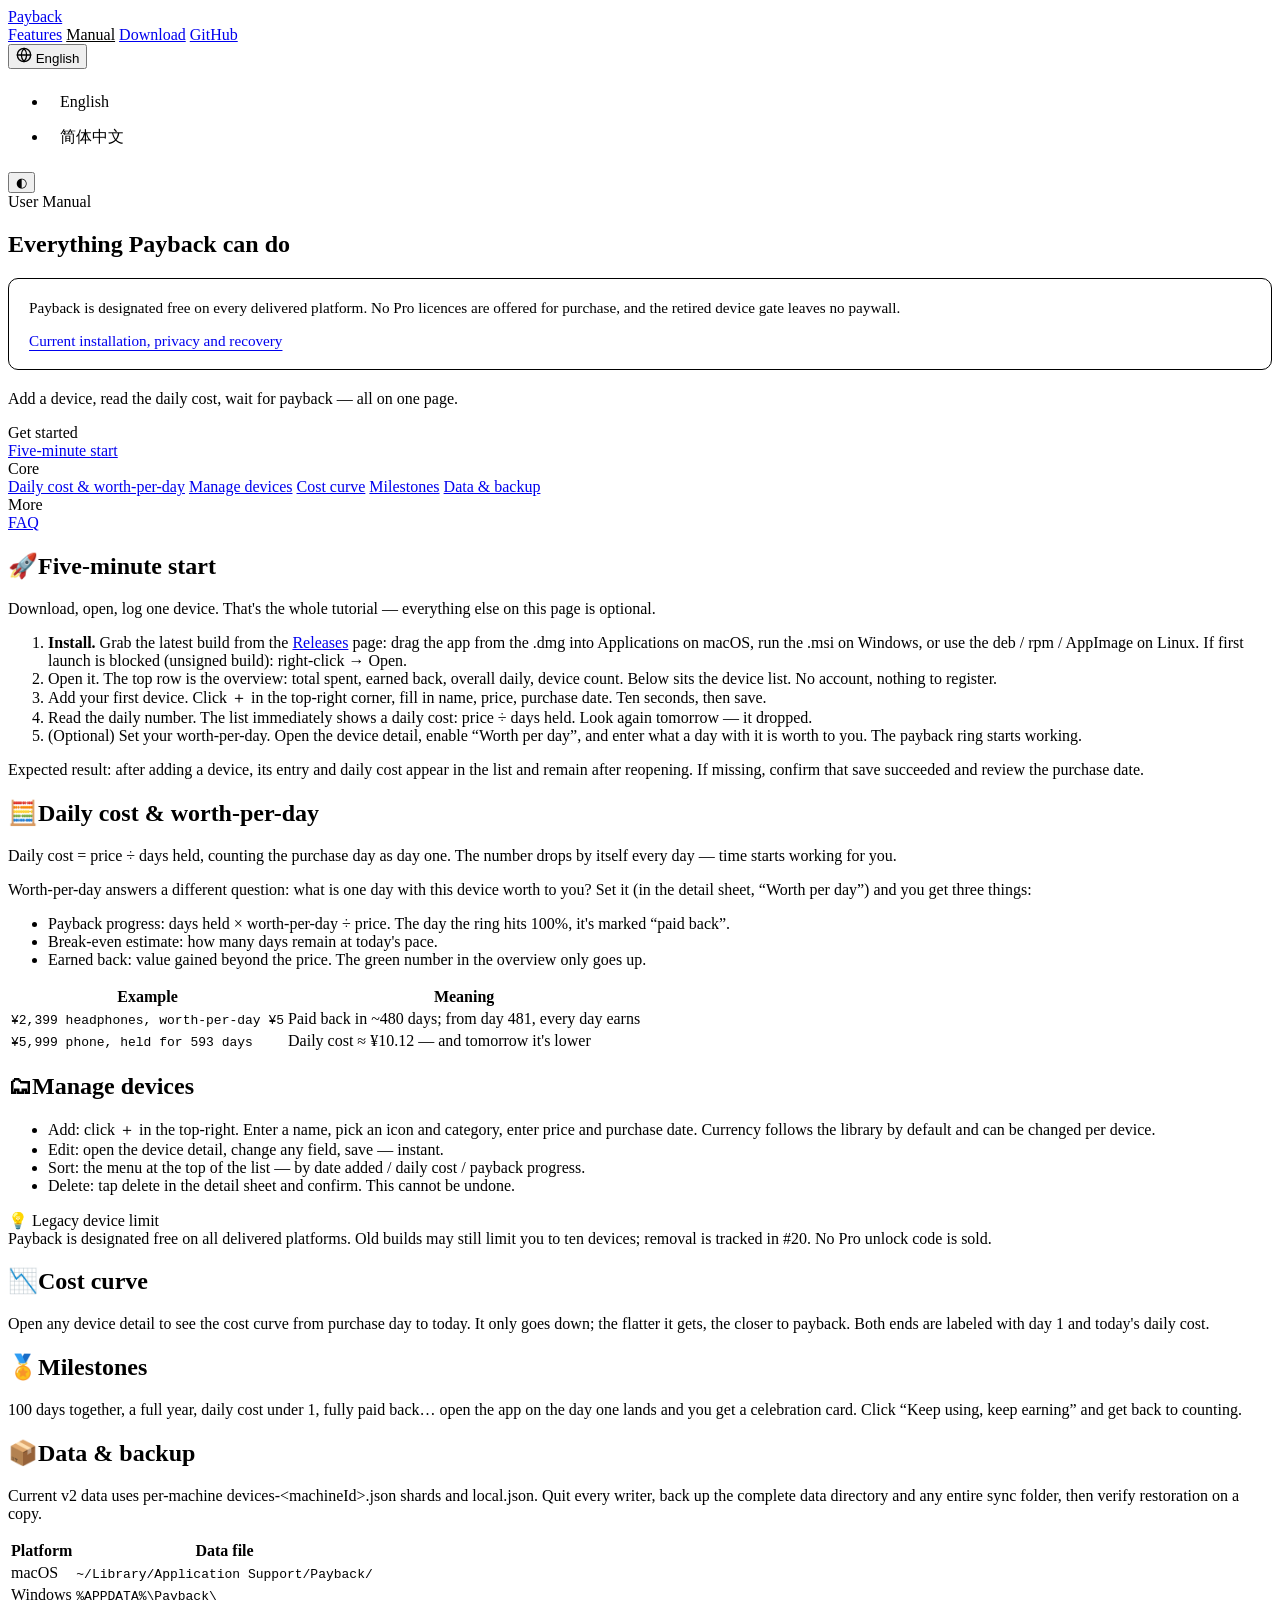
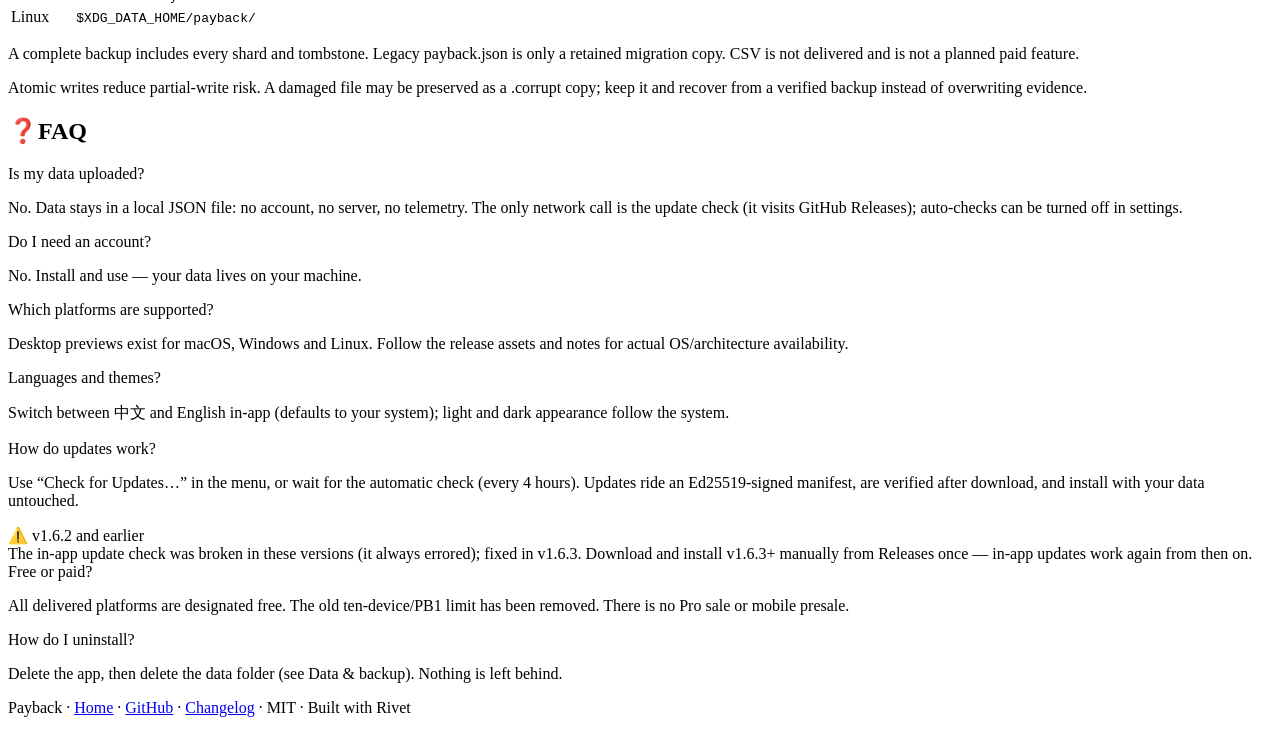
==== site/guide.html @ f8d158a9 "docs: replace Payback GUI screenshots with expected outcomes" ====
<!DOCTYPE html>
<html lang="zh">
<head>
<meta charset="utf-8">
<meta name="viewport" content="width=device-width, initial-scale=1">
<title>Payback — 用户手册</title>
<meta name="description" content="Payback 用户手册：五分钟上手、每日成本与心理价位、设备管理、成本曲线、里程碑、数据备份与常见问题。">
<script>
  (function () {
    var t = localStorage.getItem('payback-theme');
    if (!t) t = matchMedia('(prefers-color-scheme: dark)').matches ? 'dark' : 'light';
    document.documentElement.dataset.theme = t;
  })();
</script>
<link rel="stylesheet" href="styles.css">
<script>
var _hmt = _hmt || [];
(function() {
  var hm = document.createElement("script");
  hm.src = "https://hm.baidu.com/hm.js?8e2445912635226bcba0c400bfb6079d";
  var s = document.getElementsByTagName("script")[0];
  s.parentNode.insertBefore(hm, s);
})();
</script>
<style>.lang-menu li.lang-choice{padding:0}.lang-menu .lang-choice button{display:block;width:100%;padding:8px 12px;border:0;background:transparent;color:inherit;font:inherit;text-align:left;cursor:pointer}.lang-menu .lang-choice button:focus-visible{outline:2px solid currentColor;outline-offset:-2px;border-radius:4px}</style>
<style>.guide-status{margin:20px 0;padding:16px 20px;border:1px solid currentColor;border-radius:10px;font-size:.95rem;line-height:1.65}.guide-status p{margin:0 0 8px}.guide-status a{text-decoration:underline;text-underline-offset:4px}html:lang(en) .reader-zh,html:lang(zh) .reader-en{display:none!important}</style>
</head>
<body>
<header class="nav">
  <div class="nav-inner">
    <a class="brand" href="index.html">Payback</a>
    <nav class="nav-links">
      <a href="index.html#features" data-i18n="nav.features">功能</a>
      <a href="guide.html" data-i18n="nav.guide" style="color:var(--accent)">手册</a>
      <a href="index.html#download" data-i18n="nav.download">下载</a>
      <a href="https://github.com/turlamai/payback" data-i18n="nav.github">GitHub</a>
      <div class="lang-dropdown-wrapper">
        <button class="lang-btn" type="button" onclick="void 0" aria-label="Switch language">
          <svg width="16" height="16" viewBox="0 0 24 24" fill="none" stroke="currentColor" stroke-width="2" stroke-linecap="round" stroke-linejoin="round"><circle cx="12" cy="12" r="10"></circle><line x1="2" y1="12" x2="22" y2="12"></line><path d="M12 2a15.3 15.3 0 0 1 4 10 15.3 15.3 0 0 1-4 10 15.3 15.3 0 0 1-4-10 15.3 15.3 0 0 1 4-10z"></path></svg>
          <span id="current-lang-label">English</span>
        </button>
        <ul class="lang-menu">
          <li class="lang-choice"><button type="button" onclick="setLanguage('en')">English</button></li>
          <li class="lang-choice"><button type="button" onclick="setLanguage('zh')">简体中文</button></li>
        </ul>
      </div>
      <button class="theme-btn" id="theme-btn" type="button" aria-label="Toggle theme">◐</button>
    </nav>
  </div>
</header>

<section class="manual-hero">
  <span class="eyebrow" data-i18n="guide.eyebrow">使用手册</span>
  <h1 data-i18n="guide.title">Payback 能做的事</h1>
<aside class="guide-status"><p class="reader-en " lang="en">Payback is designated free on every delivered platform. No Pro licences are offered for purchase, and the retired device gate leaves no paywall.</p><p class="reader-zh " lang="zh">Payback 的定位是已交付平台全部免费。旧设备数限制已退役；不销售 Pro 授权。</p><a class="reader-en" lang="en" href="https://github.com/turlamai/payback/blob/main/docs/USER-GUIDE.md">Current installation, privacy and recovery</a><a class="reader-zh" lang="zh" href="https://github.com/turlamai/payback/blob/main/docs/USER-GUIDE.zh-CN.md">当前安装、隐私与恢复</a></aside>
  <p class="lead" data-i18n="guide.lead">添加设备、看懂每日成本、等到回本——一页说清。</p>
</section>

<div class="manual-layout">

  <aside class="manual-toc" id="toc">
    <div class="manual-toc-group" data-i18n="toc.start">上手</div>
    <a href="#quickstart" data-i18n="toc.quickstart">五分钟上手</a>
    <div class="manual-toc-group" data-i18n="toc.core">核心功能</div>
    <a href="#concepts" data-i18n="toc.concepts">每日成本与心理价位</a>
    <a href="#manage" data-i18n="toc.manage">设备管理</a>
    <a href="#curve" data-i18n="toc.curve">每日成本曲线</a>
    <a href="#milestones" data-i18n="toc.milestones">里程碑</a>
    <a href="#data" data-i18n="toc.data">数据与备份</a>
    <div class="manual-toc-group" data-i18n="toc.more">更多</div>
    <a href="#faq" data-i18n="toc.faq">常见问题</a>
  </aside>

  <main>

    <!-- =================== Quick start =================== -->
    <section class="manual-section" id="quickstart">
      <h2 class="manual-h2"><span class="h2-emoji">🚀</span><span data-i18n="qs.title">五分钟上手</span></h2>
      <p data-i18n="qs.intro">下载、打开、记一台设备。教程到这里就结束了——本页其余内容都是可选的。</p>
      <ol>
        <li data-i18n="qs.s1"><strong>安装。</strong>到 <a href="https://github.com/turlamai/payback/releases/latest">Releases</a> 页下载最新版：macOS 把 DMG 里的应用拖进「应用程序」，Windows 双击 MSI 安装，Linux 用 deb / rpm / AppImage。首次启动若被拦（未公证构建）：右键 → 打开。</li>
        <li data-i18n="qs.s2"><strong>打开应用。</strong>顶部是总览：累计投入、已赚回、整体日均、设备数。中间是设备列表。没有账号，不用注册。</li>
        <li data-i18n="qs.s3"><strong>添加第一台设备。</strong>点右上角 ＋，填名称、价格、购买日期。十秒钟记完，保存。</li>
        <li data-i18n="qs.s4"><strong>看每日回本数字。</strong>列表里立刻出现「每日成本」：价格 ÷ 持有天数。明天再看，它又低了一点。</li>
        <li data-i18n="qs.s5"><strong>（可选）设定心理价位。</strong>打开设备详情，开启「心理价位（每天）」，填一个每天愿意付的数。回本进度环开始工作。</li>
      </ol>
      <p class="manual-hint" data-i18n="qs.hint">预期结果：添加设备后，列表中显示设备与每日成本；重新打开应用应能看到相同的设备记录。未显示时检查保存是否成功及购买日期。</p>
    </section>

    <!-- =================== Concepts =================== -->
    <section class="manual-section" id="concepts">
      <h2 class="manual-h2"><span class="h2-emoji">🧮</span><span data-i18n="cc.title">每日成本与心理价位</span></h2>
      <p data-i18n="cc.cost">每日成本 = 购买价格 ÷ 持有天数。购买当天算第 1 天。数字每天自动下降——时间开始为你工作。</p>
      <p data-i18n="cc.willing">心理价位回答另一个问题：这台设备一天值多少钱？设了它（详情页里的「心理价位（每天）」），就能看到三样东西：</p>
      <ul>
        <li data-i18n="cc.p1">回本进度：已持有天数 × 心理价位 ÷ 价格，进度环走到 100% 那天标记「已回本」。</li>
        <li data-i18n="cc.p2">预计回本：照今天的用法，还有几天走满。</li>
        <li data-i18n="cc.p3">已赚回：超出价格的价值。总览里的绿色数字只增不减。</li>
      </ul>
      <table class="manual-table">
        <thead>
          <tr><th data-i18n="cc.t.example">示例</th><th data-i18n="cc.t.meaning">含义</th></tr>
        </thead>
        <tbody>
          <tr><td><code data-i18n="cc.t1a">¥2,399 的耳机，心理价位 ¥5/天</code></td><td data-i18n="cc.t1b">约 480 天回本；第 481 天起，每天都是赚的</td></tr>
          <tr><td><code data-i18n="cc.t2a">¥5,999 的手机，用了 593 天</code></td><td data-i18n="cc.t2b">每日成本 ≈ ¥10.12，而且明天更低</td></tr>
        </tbody>
      </table>
    </section>

    <!-- =================== Manage devices =================== -->
    <section class="manual-section" id="manage">
      <h2 class="manual-h2"><span class="h2-emoji">🗂</span><span data-i18n="mg.title">设备管理</span></h2>
      <ul>
        <li data-i18n="mg.add">添加：点右上角 ＋。填名称，选图标和分类，填价格与购买日期。货币默认跟随总账，可单台修改。</li>
        <li data-i18n="mg.edit">编辑：打开设备详情，改任意字段，保存即时生效。</li>
        <li data-i18n="mg.sort">排序：列表右上角菜单，按加入时间 / 日均成本 / 回本进度。</li>
        <li data-i18n="mg.delete">删除：详情里点删除，确认后删除。删除后无法恢复。</li>
      </ul>
      <div class="callout">
        <div class="callout-title">💡 <span data-i18n="mg.limitTitle">旧设备限制</span></div>
        <span data-i18n="mg.limitBody">Payback 定位为全部已交付平台免费；旧构建仍可能限制 10 台设备，移除工作见 #20。不销售 Pro 解锁码。</span>
      </div>
    </section>

    <!-- =================== Cost curve =================== -->
    <section class="manual-section" id="curve">
      <h2 class="manual-h2"><span class="h2-emoji">📉</span><span data-i18n="cv.title">每日成本曲线</span></h2>
      <p data-i18n="cv.body">打开任一设备详情，下方是从买来到今天的成本曲线。曲线只会往下走，越平越接近回本。两端标注第 1 天和今天的每日成本。</p>
    </section>

    <!-- =================== Milestones =================== -->
    <section class="manual-section" id="milestones">
      <h2 class="manual-h2"><span class="h2-emoji">🏅</span><span data-i18n="ms.title">里程碑</span></h2>
      <p data-i18n="ms.body">百日纪念、陪伴一整年、日均低于 1 元、完全回本……达成当天打开应用，会看到一张庆祝卡片。点「继续用，继续赚」关掉，继续数钱。</p>
    </section>

    <!-- =================== Data & backup =================== -->
    <section class="manual-section" id="data">
      <h2 class="manual-h2"><span class="h2-emoji">📦</span><span data-i18n="db.title">数据与备份</span></h2>
      <p data-i18n="db.body">当前 v2 数据由每台机器的 devices-&lt;machineId&gt;.json 分片与本机 local.json 组成。退出所有写入进程后，备份完整数据目录及启用的整个同步目录，再在副本中验证恢复。</p>
      <table class="manual-table">
        <thead>
          <tr><th data-i18n="db.t.platform">平台</th><th data-i18n="db.t.path">数据文件</th></tr>
        </thead>
        <tbody>
          <tr><td>macOS</td><td><code>~/Library/Application Support/Payback/</code></td></tr>
          <tr><td>Windows</td><td><code>%APPDATA%\Payback\</code></td></tr>
          <tr><td>Linux</td><td><code>$XDG_DATA_HOME/payback/</code></td></tr>
        </tbody>
      </table>
      <p data-i18n="db.export">完整备份包含全部机器分片与删除标记。旧 payback.json 仅为迁移保留副本；CSV 尚未交付，不属于付费规划。</p>
      <p data-i18n="db.atomic">原子写入减少部分写入风险；损坏文件可能被移到 .corrupt 备份。不要覆盖它，先保留现场并从已验证备份恢复。</p>
    </section>

    <!-- =================== FAQ =================== -->
    <section class="manual-section" id="faq">
      <h2 class="manual-h2"><span class="h2-emoji">❓</span><span data-i18n="faq.title">常见问题</span></h2>

      <div class="faq-item">
        <div class="faq-q" data-i18n="faq.q1">数据会上传吗？</div>
        <p class="faq-a" data-i18n="faq.a1">不会。数据只存在本机 JSON 文件里：无账号、无服务器、无遥测。唯一的网络请求是检查更新（访问 GitHub Releases），可关（设置里关闭自动检查）。</p>
      </div>
      <div class="faq-item">
        <div class="faq-q" data-i18n="faq.q2">需要注册账号吗？</div>
        <p class="faq-a" data-i18n="faq.a2">不需要。装好就用，数据在你自己机器上。</p>
      </div>
      <div class="faq-item">
        <div class="faq-q" data-i18n="faq.q3">支持哪些平台？</div>
        <p class="faq-a" data-i18n="faq.a3">提供 macOS、Windows 和 Linux 桌面预览，具体系统与架构以发行附件和版本说明为准。</p>
      </div>
      <div class="faq-item">
        <div class="faq-q" data-i18n="faq.q4">有哪些语言和主题？</div>
        <p class="faq-a" data-i18n="faq.a4">应用内可切换中文 / English（默认跟随系统）；深浅色外观跟随系统设置。</p>
      </div>
      <div class="faq-item">
        <div class="faq-q" data-i18n="faq.q5">怎么更新？</div>
        <p class="faq-a" data-i18n="faq.a5">菜单栏「检查更新…」，或等自动检查（每 4 小时一次）。更新走 Ed25519 签名清单，下载后校验再安装，装完数据原样保留。</p>
        <div class="callout">
          <div class="callout-title">⚠️ <span data-i18n="faq.legacyTitle">v1.6.2 及更早版本</span></div>
          <span data-i18n="faq.legacyBody">这些版本的「检查更新」有缺陷（点了就报错），已在 v1.6.3 修复。请到 Releases 页手动下载安装一次，之后应用内更新恢复正常。</span>
        </div>
      </div>
      <div class="faq-item">
        <div class="faq-q" data-i18n="faq.q6">免费还是付费？</div>
        <p class="faq-a" data-i18n="faq.a6">已交付平台全部免费。旧十设备/PB1 限制已移除；不销售 Pro，也不预售移动端。</p>
      </div>
      <div class="faq-item">
        <div class="faq-q" data-i18n="faq.q7">怎么卸载？</div>
        <p class="faq-a" data-i18n="faq.a7">删掉应用，再删数据文件夹（路径见「数据与备份」）。不留任何残留。</p>
      </div>
    </section>

  </main>
</div>

<footer class="footer">
  <p>Payback · <a href="index.html" data-i18n="footer.home">首页</a> · <a href="https://github.com/turlamai/payback">GitHub</a> · <a href="https://github.com/turlamai/payback/blob/main/CHANGELOG.md" data-i18n="footer.changelog">更新日志</a> · MIT · <span data-i18n="footer.built">基于 Rivet 构建</span></p>
</footer>

<script>
(function () {
  var zh = {
    "nav.features": "功能", "nav.guide": "手册", "nav.download": "下载", "nav.github": "GitHub",
    "guide.eyebrow": "使用手册",
    "guide.title": "Payback 能做的事",
    "guide.lead": "添加设备、看懂每日成本、等到回本——一页说清。",
    "toc.start": "上手", "toc.quickstart": "五分钟上手",
    "toc.core": "核心功能",
    "toc.concepts": "每日成本与心理价位", "toc.manage": "设备管理", "toc.curve": "每日成本曲线",
    "toc.milestones": "里程碑", "toc.data": "数据与备份",
    "toc.more": "更多", "toc.faq": "常见问题",
    "qs.title": "五分钟上手",
    "qs.intro": "下载、打开、记一台设备。教程到这里就结束了——本页其余内容都是可选的。",
    "qs.s1": "<strong>安装。</strong>到 <a href=\"https://github.com/turlamai/payback/releases/latest\">Releases</a> 页下载最新版：macOS 把 DMG 里的应用拖进「应用程序」，Windows 双击 MSI 安装，Linux 用 deb / rpm / AppImage。首次启动若被拦（未公证构建）：右键 → 打开。",
    "qs.s2": "打开应用。顶部是总览：累计投入、已赚回、整体日均、设备数。中间是设备列表。没有账号，不用注册。",
    "qs.s3": "添加第一台设备。点右上角 ＋，填名称、价格、购买日期。十秒钟记完，保存。",
    "qs.s4": "看每日回本数字。列表里立刻出现「每日成本」：价格 ÷ 持有天数。明天再看，它又低了一点。",
    "qs.s5": "（可选）设定心理价位。打开设备详情，开启「心理价位（每天）」，填一个每天愿意付的数。回本进度环开始工作。",
    "qs.hint": "预期结果：添加设备后，列表中显示设备与每日成本；重新打开应用应能看到相同的设备记录。未显示时检查保存是否成功及购买日期。",
    "cc.title": "每日成本与心理价位",
    "cc.cost": "每日成本 = 购买价格 ÷ 持有天数。购买当天算第 1 天。数字每天自动下降——时间开始为你工作。",
    "cc.willing": "心理价位回答另一个问题：这台设备一天值多少钱？设了它（详情页里的「心理价位（每天）」），就能看到三样东西：",
    "cc.p1": "回本进度：已持有天数 × 心理价位 ÷ 价格，进度环走到 100% 那天标记「已回本」。",
    "cc.p2": "预计回本：照今天的用法，还有几天走满。",
    "cc.p3": "已赚回：超出价格的价值。总览里的绿色数字只增不减。",
    "cc.t.example": "示例", "cc.t.meaning": "含义",
    "cc.t1a": "¥2,399 的耳机，心理价位 ¥5/天",
    "cc.t1b": "约 480 天回本；第 481 天起，每天都是赚的",
    "cc.t2a": "¥5,999 的手机，用了 593 天",
    "cc.t2b": "每日成本 ≈ ¥10.12，而且明天更低",
    "mg.title": "设备管理",
    "mg.add": "添加：点右上角 ＋。填名称，选图标和分类，填价格与购买日期。货币默认跟随总账，可单台修改。",
    "mg.edit": "编辑：打开设备详情，改任意字段，保存即时生效。",
    "mg.sort": "排序：列表右上角菜单，按加入时间 / 日均成本 / 回本进度。",
    "mg.delete": "删除：详情里点删除，确认后删除。删除后无法恢复。",
    "mg.limitTitle": "旧设备限制",
    "mg.limitBody": "Payback 定位为全部已交付平台免费；旧构建仍可能限制 10 台设备，移除工作见 #20。不销售 Pro 解锁码。",
    "cv.title": "每日成本曲线",
    "cv.body": "打开任一设备详情，下方是从买来到今天的成本曲线。曲线只会往下走，越平越接近回本。两端标注第 1 天和今天的每日成本。",
    "ms.title": "里程碑",
    "ms.body": "百日纪念、陪伴一整年、日均低于 1 元、完全回本……达成当天打开应用，会看到一张庆祝卡片。点「继续用，继续赚」关掉，继续数钱。",
    "db.title": "数据与备份",
    "db.body": "当前 v2 数据由每台机器的 devices-&lt;machineId&gt;.json 分片与本机 local.json 组成。退出所有写入进程后，备份完整数据目录及启用的整个同步目录，再在副本中验证恢复。",
    "db.t.platform": "平台", "db.t.path": "数据文件",
    "db.export": "完整备份包含全部机器分片与删除标记。旧 payback.json 仅为迁移保留副本；CSV 尚未交付，不属于付费规划。",
    "db.atomic": "原子写入减少部分写入风险；损坏文件可能被移到 .corrupt 备份。不要覆盖它，先保留现场并从已验证备份恢复。",
    "faq.title": "常见问题",
    "faq.q1": "数据会上传吗？",
    "faq.a1": "不会。数据只存在本机 JSON 文件里：无账号、无服务器、无遥测。唯一的网络请求是检查更新（访问 GitHub Releases），可在设置里关闭自动检查。",
    "faq.q2": "需要注册账号吗？",
    "faq.a2": "不需要。装好就用，数据在你自己机器上。",
    "faq.q3": "支持哪些平台？",
    "faq.a3": "提供 macOS、Windows 和 Linux 桌面预览，具体系统与架构以发行附件和版本说明为准。",
    "faq.q4": "有哪些语言和主题？",
    "faq.a4": "应用内可切换中文 / English（默认跟随系统）；深浅色外观跟随系统设置。",
    "faq.q5": "怎么更新？",
    "faq.a5": "菜单栏「检查更新…」，或等自动检查（每 4 小时一次）。更新走 Ed25519 签名清单，下载后校验再安装，装完数据原样保留。",
    "faq.legacyTitle": "v1.6.2 及更早版本",
    "faq.legacyBody": "这些版本的「检查更新」有缺陷（点了就报错），已在 v1.6.3 修复。请到 Releases 页手动下载安装一次，之后应用内更新恢复正常。",
    "faq.q6": "免费还是付费？",
    "faq.a6": "已交付平台全部免费。旧十设备/PB1 限制已移除；不销售 Pro，也不预售移动端。",
    "faq.q7": "怎么卸载？",
    "faq.a7": "删掉应用，再删数据文件夹（路径见「数据与备份」）。不留任何残留。",
    "footer.home": "首页",
    "footer.changelog": "更新日志",
    "footer.built": "基于 Rivet 构建"
  };
  var en = {
    "nav.features": "Features", "nav.guide": "Manual", "nav.download": "Download", "nav.github": "GitHub",
    "guide.eyebrow": "User Manual",
    "guide.title": "Everything Payback can do",
    "guide.lead": "Add a device, read the daily cost, wait for payback — all on one page.",
    "toc.start": "Get started", "toc.quickstart": "Five-minute start",
    "toc.core": "Core",
    "toc.concepts": "Daily cost & worth-per-day", "toc.manage": "Manage devices", "toc.curve": "Cost curve",
    "toc.milestones": "Milestones", "toc.data": "Data & backup",
    "toc.more": "More", "toc.faq": "FAQ",
    "qs.title": "Five-minute start",
    "qs.intro": "Download, open, log one device. That's the whole tutorial — everything else on this page is optional.",
    "qs.s1": "<strong>Install.</strong> Grab the latest build from the <a href=\"https://github.com/turlamai/payback/releases/latest\">Releases</a> page: drag the app from the .dmg into Applications on macOS, run the .msi on Windows, or use the deb / rpm / AppImage on Linux. If first launch is blocked (unsigned build): right-click → Open.",
    "qs.s2": "Open it. The top row is the overview: total spent, earned back, overall daily, device count. Below sits the device list. No account, nothing to register.",
    "qs.s3": "Add your first device. Click ＋ in the top-right corner, fill in name, price, purchase date. Ten seconds, then save.",
    "qs.s4": "Read the daily number. The list immediately shows a daily cost: price ÷ days held. Look again tomorrow — it dropped.",
    "qs.s5": "(Optional) Set your worth-per-day. Open the device detail, enable “Worth per day”, and enter what a day with it is worth to you. The payback ring starts working.",
    "qs.hint": "Expected result: after adding a device, its entry and daily cost appear in the list and remain after reopening. If missing, confirm that save succeeded and review the purchase date.",
    "cc.title": "Daily cost & worth-per-day",
    "cc.cost": "Daily cost = price ÷ days held, counting the purchase day as day one. The number drops by itself every day — time starts working for you.",
    "cc.willing": "Worth-per-day answers a different question: what is one day with this device worth to you? Set it (in the detail sheet, “Worth per day”) and you get three things:",
    "cc.p1": "Payback progress: days held × worth-per-day ÷ price. The day the ring hits 100%, it's marked “paid back”.",
    "cc.p2": "Break-even estimate: how many days remain at today's pace.",
    "cc.p3": "Earned back: value gained beyond the price. The green number in the overview only goes up.",
    "cc.t.example": "Example", "cc.t.meaning": "Meaning",
    "cc.t1a": "¥2,399 headphones, worth-per-day ¥5",
    "cc.t1b": "Paid back in ~480 days; from day 481, every day earns",
    "cc.t2a": "¥5,999 phone, held for 593 days",
    "cc.t2b": "Daily cost ≈ ¥10.12 — and tomorrow it's lower",
    "mg.title": "Manage devices",
    "mg.add": "Add: click ＋ in the top-right. Enter a name, pick an icon and category, enter price and purchase date. Currency follows the library by default and can be changed per device.",
    "mg.edit": "Edit: open the device detail, change any field, save — instant.",
    "mg.sort": "Sort: the menu at the top of the list — by date added / daily cost / payback progress.",
    "mg.delete": "Delete: tap delete in the detail sheet and confirm. This cannot be undone.",
    "mg.limitTitle": "Legacy device limit",
    "mg.limitBody": "Payback is designated free on all delivered platforms. Old builds may still limit you to ten devices; removal is tracked in #20. No Pro unlock code is sold.",
    "cv.title": "Cost curve",
    "cv.body": "Open any device detail to see the cost curve from purchase day to today. It only goes down; the flatter it gets, the closer to payback. Both ends are labeled with day 1 and today's daily cost.",
    "ms.title": "Milestones",
    "ms.body": "100 days together, a full year, daily cost under 1, fully paid back… open the app on the day one lands and you get a celebration card. Click “Keep using, keep earning” and get back to counting.",
    "db.title": "Data & backup",
    "db.body": "Current v2 data uses per-machine devices-&lt;machineId&gt;.json shards and local.json. Quit every writer, back up the complete data directory and any entire sync folder, then verify restoration on a copy.",
    "db.t.platform": "Platform", "db.t.path": "Data file",
    "db.export": "A complete backup includes every shard and tombstone. Legacy payback.json is only a retained migration copy. CSV is not delivered and is not a planned paid feature.",
    "db.atomic": "Atomic writes reduce partial-write risk. A damaged file may be preserved as a .corrupt copy; keep it and recover from a verified backup instead of overwriting evidence.",
    "faq.title": "FAQ",
    "faq.q1": "Is my data uploaded?",
    "faq.a1": "No. Data stays in a local JSON file: no account, no server, no telemetry. The only network call is the update check (it visits GitHub Releases); auto-checks can be turned off in settings.",
    "faq.q2": "Do I need an account?",
    "faq.a2": "No. Install and use — your data lives on your machine.",
    "faq.q3": "Which platforms are supported?",
    "faq.a3": "Desktop previews exist for macOS, Windows and Linux. Follow the release assets and notes for actual OS/architecture availability.",
    "faq.q4": "Languages and themes?",
    "faq.a4": "Switch between 中文 and English in-app (defaults to your system); light and dark appearance follow the system.",
    "faq.q5": "How do updates work?",
    "faq.a5": "Use “Check for Updates…” in the menu, or wait for the automatic check (every 4 hours). Updates ride an Ed25519-signed manifest, are verified after download, and install with your data untouched.",
    "faq.legacyTitle": "v1.6.2 and earlier",
    "faq.legacyBody": "The in-app update check was broken in these versions (it always errored); fixed in v1.6.3. Download and install v1.6.3+ manually from Releases once — in-app updates work again from then on.",
    "faq.q6": "Free or paid?",
    "faq.a6": "All delivered platforms are designated free. The old ten-device/PB1 limit has been removed. There is no Pro sale or mobile presale.",
    "faq.q7": "How do I uninstall?",
    "faq.a7": "Delete the app, then delete the data folder (see Data & backup). Nothing is left behind.",
    "footer.home": "Home",
    "footer.changelog": "Changelog",
    "footer.built": "Built with Rivet"
  };
  var LANGUAGE_OVERRIDE_KEY = "payback-lang-override-v2";
  var LANGUAGE_LEGACY_KEYS = ["payback-lang", "site-lang"];
  var current, isZh;

  function readLanguageOverride() {
    try {
      var v = localStorage.getItem(LANGUAGE_OVERRIDE_KEY);
      if (v !== "zh" && v !== "en") {
        for (var i = 0; i < LANGUAGE_LEGACY_KEYS.length; i++) {
          var legacy = localStorage.getItem(LANGUAGE_LEGACY_KEYS[i]);
          if (legacy === "zh" || legacy === "en") { v = legacy; try { localStorage.setItem(LANGUAGE_OVERRIDE_KEY, v); } catch (e) {} break; }
        }
      }
      return v === "zh" || v === "en" ? v : null;
    } catch (e) { return null; }
  }
  function detectBrowserLanguage() {
    var locale = (navigator.languages && navigator.languages[0]) || navigator.language || "";
    return String(locale).toLowerCase().indexOf("zh") === 0 ? "zh" : "en";
  }
  function apply(lang) {
    current = lang === "en" ? en : zh;
    isZh = lang === "zh";
    document.documentElement.lang = isZh ? "zh-CN" : "en";
    document.documentElement.setAttribute("data-language", lang);
    var nodes = document.querySelectorAll("[data-i18n]");
    for (var i = 0; i < nodes.length; i++) {
      var key = nodes[i].getAttribute("data-i18n");
      // innerHTML (not textContent): some strings carry inline markup such as
      // <strong>/<code>/<a>. All values come from this file's own dictionaries.
      if (current[key]) nodes[i].innerHTML = current[key];
    }
    var label = document.getElementById("current-lang-label");
    if (label) label.textContent = isZh ? "简体中文" : "English";
  }
  window.setLanguage = function (lang) {
    if (lang !== "zh" && lang !== "en") return;
    try { localStorage.setItem(LANGUAGE_OVERRIDE_KEY, lang); } catch (e) {}
    apply(lang);
  };
  apply(readLanguageOverride() || detectBrowserLanguage());
  LANGUAGE_LEGACY_KEYS.forEach(function (k) { try { localStorage.removeItem(k); } catch (e) {} });
  window.addEventListener("languagechange", function () {
    if (!readLanguageOverride()) apply(detectBrowserLanguage());
  });
})();
</script>
<script>
  document.getElementById('theme-btn').addEventListener('click', function () {
    var next = document.documentElement.dataset.theme === 'dark' ? 'light' : 'dark';
    document.documentElement.dataset.theme = next;
    localStorage.setItem('payback-theme', next);
  });
  // Active-TOC highlighting: mark the section currently in view.
  document.addEventListener('DOMContentLoaded', function () {
    var links = document.querySelectorAll('.manual-toc a');
    var sections = Array.prototype.map.call(links, function (a) {
      var id = a.getAttribute('href').slice(1);
      return { link: a, el: document.getElementById(id) };
    }).filter(function (s) { return s.el; });
    var observer = new IntersectionObserver(function (entries) {
      entries.forEach(function (entry) {
        if (entry.isIntersecting) {
          links.forEach(function (l) { l.classList.remove('active'); });
          sections.forEach(function (s) { if (s.el === entry.target) s.link.classList.add('active'); });
        }
      });
    }, { rootMargin: '-80px 0px -70% 0px' });
    sections.forEach(function (s) { observer.observe(s.el); });
  });
</script>
</body>
</html>
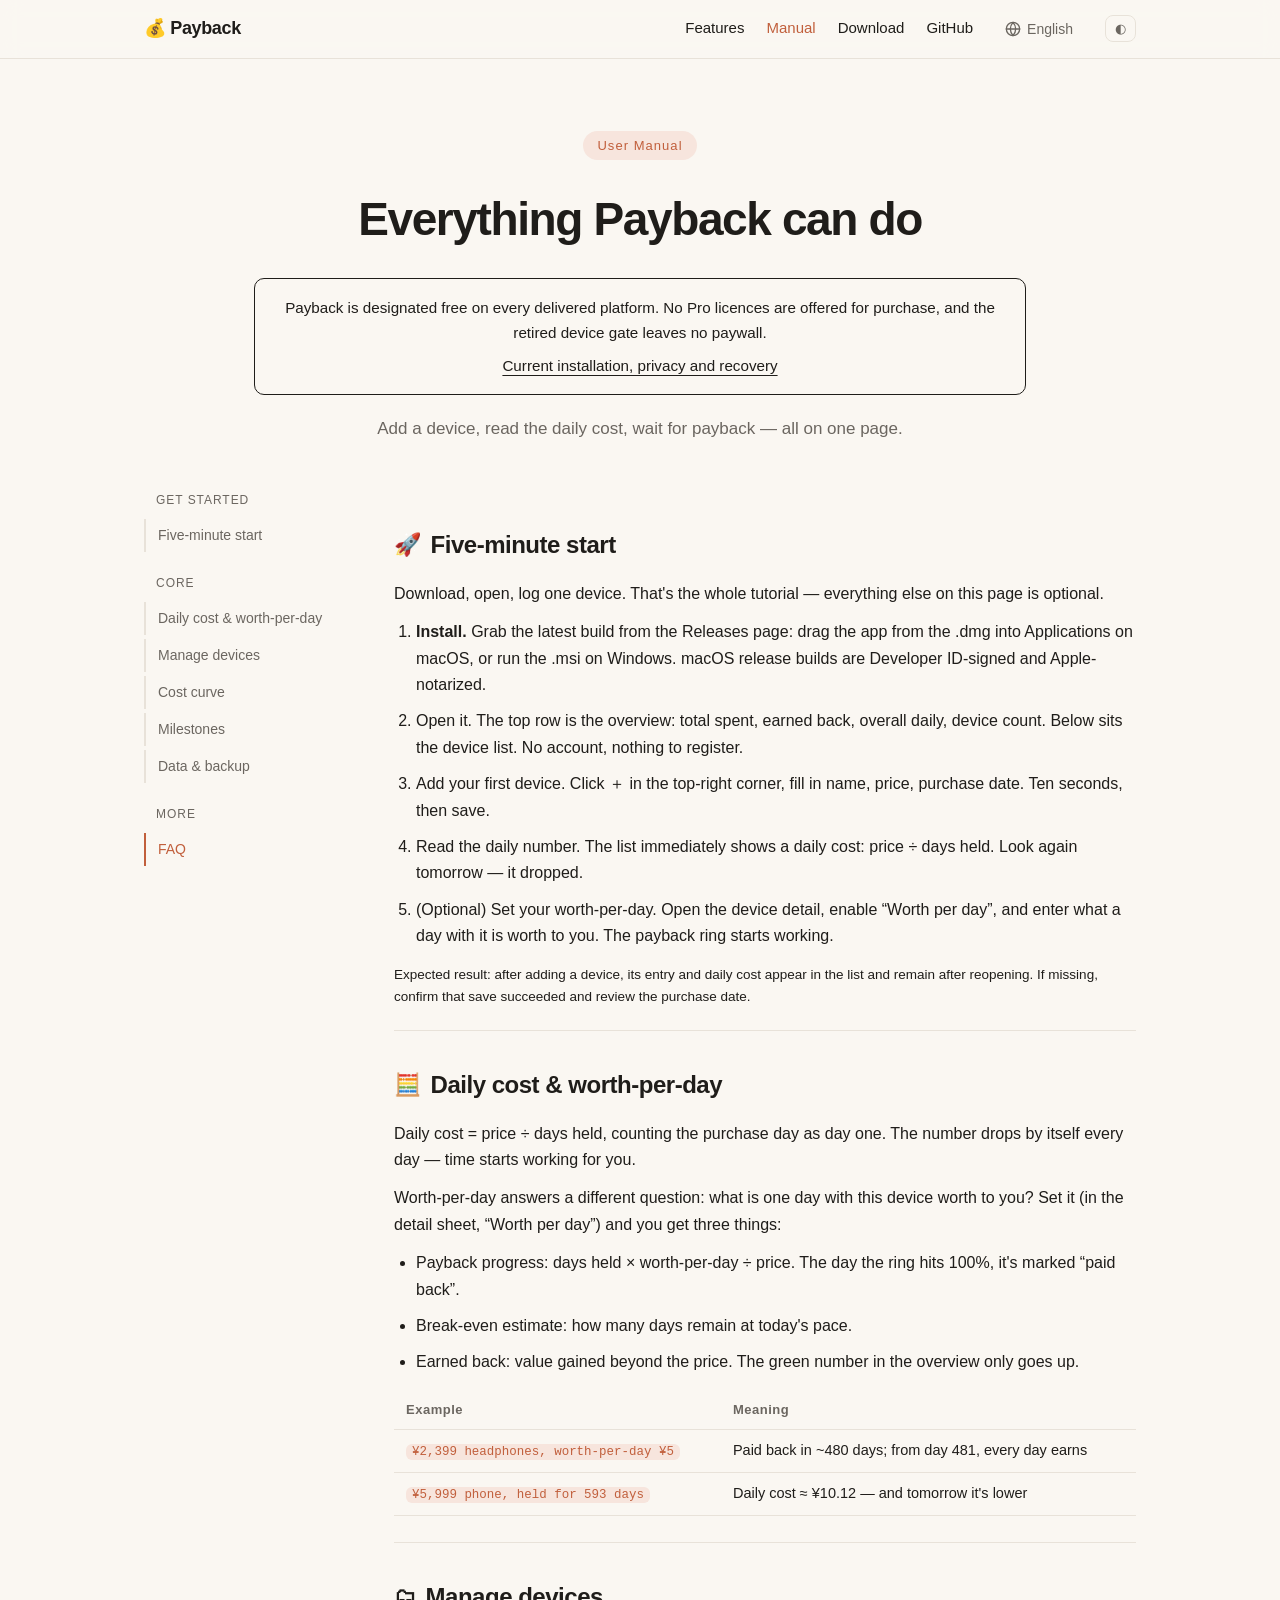
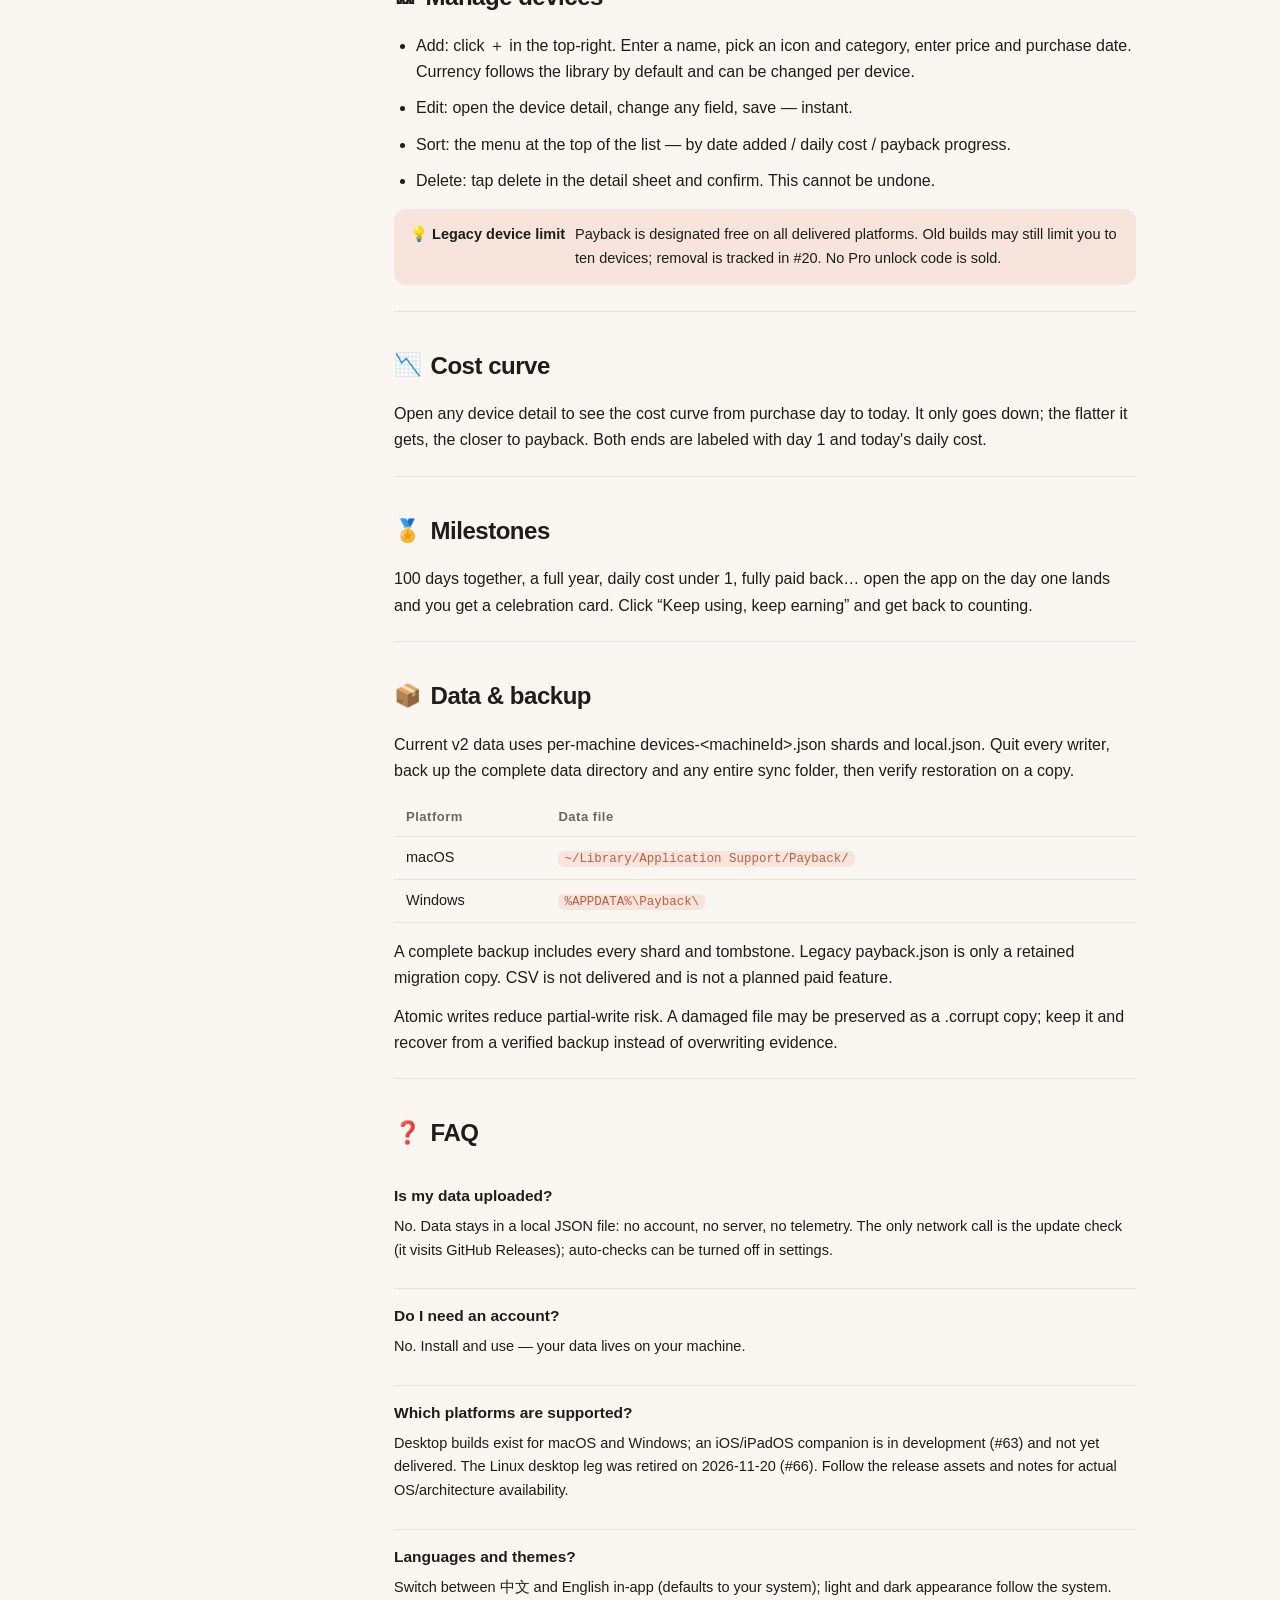
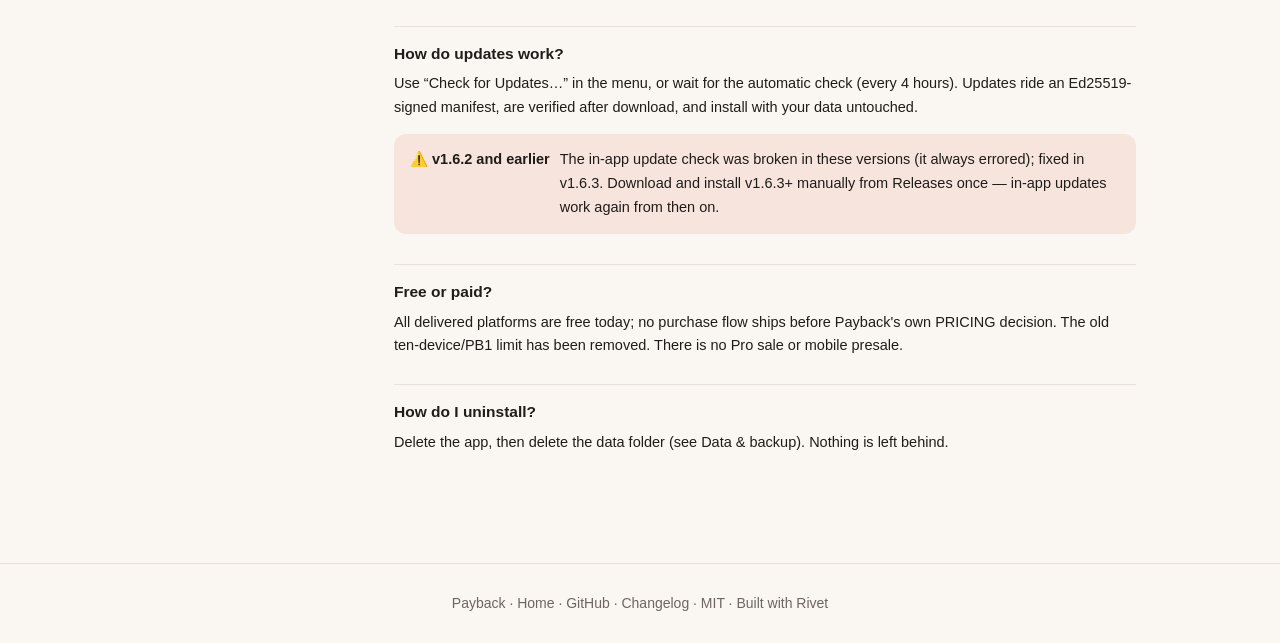
==== commit 1dce8a1e: "Align site downloads and bilingual copy with the narrowed platform line (#66)" ====
--- a/site/guide.html
+++ b/site/guide.html
@@ -78,7 +78,7 @@
       <h2 class="manual-h2"><span class="h2-emoji">🚀</span><span data-i18n="qs.title">五分钟上手</span></h2>
       <p data-i18n="qs.intro">下载、打开、记一台设备。教程到这里就结束了——本页其余内容都是可选的。</p>
       <ol>
-        <li data-i18n="qs.s1"><strong>安装。</strong>到 <a href="https://github.com/turlamai/payback/releases/latest">Releases</a> 页下载最新版：macOS 把 DMG 里的应用拖进「应用程序」，Windows 双击 MSI 安装，Linux 用 deb / rpm / AppImage。首次启动若被拦（未公证构建）：右键 → 打开。</li>
+        <li data-i18n="qs.s1"><strong>安装。</strong>到 <a href="https://github.com/turlamai/payback/releases/latest">Releases</a> 页下载最新版：macOS 把 DMG 里的应用拖进「应用程序」，Windows 双击 MSI 安装。macOS 发行构建已经 Developer ID 签名与 Apple 公证。</li>
         <li data-i18n="qs.s2"><strong>打开应用。</strong>顶部是总览：累计投入、已赚回、整体日均、设备数。中间是设备列表。没有账号，不用注册。</li>
         <li data-i18n="qs.s3"><strong>添加第一台设备。</strong>点右上角 ＋，填名称、价格、购买日期。十秒钟记完，保存。</li>
         <li data-i18n="qs.s4"><strong>看每日回本数字。</strong>列表里立刻出现「每日成本」：价格 ÷ 持有天数。明天再看，它又低了一点。</li>
@@ -146,7 +146,6 @@
         <tbody>
           <tr><td>macOS</td><td><code>~/Library/Application Support/Payback/</code></td></tr>
           <tr><td>Windows</td><td><code>%APPDATA%\Payback\</code></td></tr>
-          <tr><td>Linux</td><td><code>$XDG_DATA_HOME/payback/</code></td></tr>
         </tbody>
       </table>
       <p data-i18n="db.export">完整备份包含全部机器分片与删除标记。旧 payback.json 仅为迁移保留副本；CSV 尚未交付，不属于付费规划。</p>
@@ -167,7 +166,7 @@
       </div>
       <div class="faq-item">
         <div class="faq-q" data-i18n="faq.q3">支持哪些平台？</div>
-        <p class="faq-a" data-i18n="faq.a3">提供 macOS、Windows 和 Linux 桌面预览，具体系统与架构以发行附件和版本说明为准。</p>
+        <p class="faq-a" data-i18n="faq.a3">提供 macOS 与 Windows 桌面版；iOS/iPadOS 伴随端开发中（#63），尚未交付。Linux 桌面腿已于 2026-11-20 退役（#66）。具体系统与架构以发行附件和版本说明为准。</p>
       </div>
       <div class="faq-item">
         <div class="faq-q" data-i18n="faq.q4">有哪些语言和主题？</div>
@@ -183,7 +182,7 @@
       </div>
       <div class="faq-item">
         <div class="faq-q" data-i18n="faq.q6">免费还是付费？</div>
-        <p class="faq-a" data-i18n="faq.a6">已交付平台全部免费。旧十设备/PB1 限制已移除；不销售 Pro，也不预售移动端。</p>
+        <p class="faq-a" data-i18n="faq.a6">已交付平台当前全部免费；自身 PRICING 决策落地前不上线购买流程。旧十设备/PB1 限制已移除；不销售 Pro，也不预售移动端。</p>
       </div>
       <div class="faq-item">
         <div class="faq-q" data-i18n="faq.q7">怎么卸载？</div>
@@ -212,7 +211,7 @@
     "toc.more": "更多", "toc.faq": "常见问题",
     "qs.title": "五分钟上手",
     "qs.intro": "下载、打开、记一台设备。教程到这里就结束了——本页其余内容都是可选的。",
-    "qs.s1": "<strong>安装。</strong>到 <a href=\"https://github.com/turlamai/payback/releases/latest\">Releases</a> 页下载最新版：macOS 把 DMG 里的应用拖进「应用程序」，Windows 双击 MSI 安装，Linux 用 deb / rpm / AppImage。首次启动若被拦（未公证构建）：右键 → 打开。",
+    "qs.s1": "<strong>安装。</strong>到 <a href=\"https://github.com/turlamai/payback/releases/latest\">Releases</a> 页下载最新版：macOS 把 DMG 里的应用拖进「应用程序」，Windows 双击 MSI 安装。macOS 发行构建已经 Developer ID 签名与 Apple 公证。",
     "qs.s2": "打开应用。顶部是总览：累计投入、已赚回、整体日均、设备数。中间是设备列表。没有账号，不用注册。",
     "qs.s3": "添加第一台设备。点右上角 ＋，填名称、价格、购买日期。十秒钟记完，保存。",
     "qs.s4": "看每日回本数字。列表里立刻出现「每日成本」：价格 ÷ 持有天数。明天再看，它又低了一点。",
@@ -251,7 +250,7 @@
     "faq.q2": "需要注册账号吗？",
     "faq.a2": "不需要。装好就用，数据在你自己机器上。",
     "faq.q3": "支持哪些平台？",
-    "faq.a3": "提供 macOS、Windows 和 Linux 桌面预览，具体系统与架构以发行附件和版本说明为准。",
+    "faq.a3": "提供 macOS 与 Windows 桌面版；iOS/iPadOS 伴随端开发中（#63），尚未交付。Linux 桌面腿已于 2026-11-20 退役（#66）。具体系统与架构以发行附件和版本说明为准。",
     "faq.q4": "有哪些语言和主题？",
     "faq.a4": "应用内可切换中文 / English（默认跟随系统）；深浅色外观跟随系统设置。",
     "faq.q5": "怎么更新？",
@@ -259,7 +258,7 @@
     "faq.legacyTitle": "v1.6.2 及更早版本",
     "faq.legacyBody": "这些版本的「检查更新」有缺陷（点了就报错），已在 v1.6.3 修复。请到 Releases 页手动下载安装一次，之后应用内更新恢复正常。",
     "faq.q6": "免费还是付费？",
-    "faq.a6": "已交付平台全部免费。旧十设备/PB1 限制已移除；不销售 Pro，也不预售移动端。",
+    "faq.a6": "已交付平台当前全部免费；自身 PRICING 决策落地前不上线购买流程。旧十设备/PB1 限制已移除；不销售 Pro，也不预售移动端。",
     "faq.q7": "怎么卸载？",
     "faq.a7": "删掉应用，再删数据文件夹（路径见「数据与备份」）。不留任何残留。",
     "footer.home": "首页",
@@ -278,7 +277,7 @@
     "toc.more": "More", "toc.faq": "FAQ",
     "qs.title": "Five-minute start",
     "qs.intro": "Download, open, log one device. That's the whole tutorial — everything else on this page is optional.",
-    "qs.s1": "<strong>Install.</strong> Grab the latest build from the <a href=\"https://github.com/turlamai/payback/releases/latest\">Releases</a> page: drag the app from the .dmg into Applications on macOS, run the .msi on Windows, or use the deb / rpm / AppImage on Linux. If first launch is blocked (unsigned build): right-click → Open.",
+    "qs.s1": "<strong>Install.</strong> Grab the latest build from the <a href=\"https://github.com/turlamai/payback/releases/latest\">Releases</a> page: drag the app from the .dmg into Applications on macOS, or run the .msi on Windows. macOS release builds are Developer ID-signed and Apple-notarized.",
     "qs.s2": "Open it. The top row is the overview: total spent, earned back, overall daily, device count. Below sits the device list. No account, nothing to register.",
     "qs.s3": "Add your first device. Click ＋ in the top-right corner, fill in name, price, purchase date. Ten seconds, then save.",
     "qs.s4": "Read the daily number. The list immediately shows a daily cost: price ÷ days held. Look again tomorrow — it dropped.",
@@ -317,7 +316,7 @@
     "faq.q2": "Do I need an account?",
     "faq.a2": "No. Install and use — your data lives on your machine.",
     "faq.q3": "Which platforms are supported?",
-    "faq.a3": "Desktop previews exist for macOS, Windows and Linux. Follow the release assets and notes for actual OS/architecture availability.",
+    "faq.a3": "Desktop builds exist for macOS and Windows; an iOS/iPadOS companion is in development (#63) and not yet delivered. The Linux desktop leg was retired on 2026-11-20 (#66). Follow the release assets and notes for actual OS/architecture availability.",
     "faq.q4": "Languages and themes?",
     "faq.a4": "Switch between 中文 and English in-app (defaults to your system); light and dark appearance follow the system.",
     "faq.q5": "How do updates work?",
@@ -325,7 +324,7 @@
     "faq.legacyTitle": "v1.6.2 and earlier",
     "faq.legacyBody": "The in-app update check was broken in these versions (it always errored); fixed in v1.6.3. Download and install v1.6.3+ manually from Releases once — in-app updates work again from then on.",
     "faq.q6": "Free or paid?",
-    "faq.a6": "All delivered platforms are designated free. The old ten-device/PB1 limit has been removed. There is no Pro sale or mobile presale.",
+    "faq.a6": "All delivered platforms are free today; no purchase flow ships before Payback's own PRICING decision. The old ten-device/PB1 limit has been removed. There is no Pro sale or mobile presale.",
     "faq.q7": "How do I uninstall?",
     "faq.a7": "Delete the app, then delete the data folder (see Data & backup). Nothing is left behind.",
     "footer.home": "Home",
--- a/site/styles.css
+++ b/site/styles.css
@@ -0,0 +1,258 @@
+:root {
+  --bg: #faf7f2;
+  --surface: #ffffff;
+  --ink: #1f1d1a;
+  --muted: #6b6660;
+  --line: #e8e2d9;
+  --accent: #c15f3c;
+  --accent-soft: #f7e5dd;
+  --radius: 14px;
+}
+
+* { box-sizing: border-box; margin: 0; padding: 0; }
+
+html { scroll-behavior: smooth; }
+
+body {
+  font-family: -apple-system, BlinkMacSystemFont, "Segoe UI", "PingFang SC",
+    "Hiragino Sans GB", "Microsoft YaHei", sans-serif;
+  background: var(--bg);
+  color: var(--ink);
+  line-height: 1.65;
+}
+
+a { color: inherit; text-decoration: none; }
+
+.nav {
+  position: sticky; top: 0; z-index: 10;
+  background: rgba(250, 247, 242, 0.88);
+  backdrop-filter: blur(10px);
+  border-bottom: 1px solid var(--line);
+}
+.nav-inner {
+  max-width: 1040px; margin: 0 auto; padding: 14px 24px;
+  display: flex; align-items: center; justify-content: space-between;
+}
+.brand { font-weight: 700; font-size: 18px; letter-spacing: -0.02em; }
+.brand::before { content: "💰 "; }
+.nav-links { display: flex; align-items: center; gap: 22px; font-size: 15px; }
+.nav-links a:hover { color: var(--accent); }
+/* ---- language dropdown (family standard) ---- */
+.lang-dropdown-wrapper { position: relative; }
+.lang-btn { display: flex; align-items: center; gap: 6px; background: none; border: none; cursor: pointer; font-family: inherit; font-size: 14px; color: var(--muted); padding: 6px 10px; border-radius: 8px; transition: color .15s, background .15s; }
+.lang-btn:hover { color: var(--accent); background: var(--accent-soft); }
+.lang-menu { position: absolute; top: calc(100% + 6px); right: 0; background: var(--surface); border: 1px solid var(--line); border-radius: 10px; box-shadow: 0 12px 32px rgba(0, 0, 0, 0.12); padding: 6px; min-width: 132px; margin: 0; list-style: none; opacity: 0; visibility: hidden; transform: translateY(-4px); transition: opacity .18s, visibility .18s, transform .18s; z-index: 10000; }
+.lang-dropdown-wrapper:hover .lang-menu, .lang-dropdown-wrapper:focus-within .lang-menu { opacity: 1; visibility: visible; transform: translateY(0); }
+.lang-menu li { padding: 7px 12px; font-size: 14px; color: var(--ink); border-radius: 6px; cursor: pointer; transition: background .15s, color .15s; }
+.lang-menu li:hover { background: var(--accent-soft); color: var(--accent); }
+
+.hero { max-width: 820px; margin: 0 auto; padding: 88px 24px 64px; text-align: center; }
+.eyebrow {
+  display: inline-block; font-size: 13px; letter-spacing: 0.08em;
+  color: var(--accent); background: var(--accent-soft);
+  padding: 4px 14px; border-radius: 999px; margin-bottom: 22px;
+}
+.hero h1 { font-size: clamp(38px, 6vw, 58px); line-height: 1.15; letter-spacing: -0.03em; }
+.hero .accent { color: var(--accent); }
+.hero .sub { margin: 22px auto 0; max-width: 640px; font-size: 18px; color: var(--muted); }
+.hero-actions { margin-top: 32px; display: flex; gap: 14px; justify-content: center; }
+.btn {
+  display: inline-block; padding: 12px 26px; border-radius: 10px;
+  font-weight: 600; border: 1px solid var(--line); background: var(--surface);
+  transition: transform 0.12s ease, box-shadow 0.12s ease;
+}
+.btn:hover { transform: translateY(-2px); box-shadow: 0 6px 18px rgba(31, 29, 26, 0.08); }
+.btn-primary { background: var(--accent); border-color: var(--accent); color: #fff; }
+.platforms { margin-top: 18px; font-size: 14px; color: var(--muted); }
+
+.section { max-width: 1040px; margin: 0 auto; padding: 64px 24px; }
+.section.alt {
+  max-width: none; background: var(--surface);
+  border-top: 1px solid var(--line); border-bottom: 1px solid var(--line);
+}
+.section.alt > * { max-width: 1040px; margin-left: auto; margin-right: auto; }
+.section h2 { font-size: clamp(26px, 4vw, 34px); letter-spacing: -0.02em; margin-bottom: 34px; }
+
+.grid { display: grid; grid-template-columns: repeat(auto-fit, minmax(min(100%, 280px), 1fr)); gap: 18px; }
+.card {
+  background: var(--surface); border: 1px solid var(--line);
+  border-radius: var(--radius); padding: 24px;
+  transition: transform 0.12s ease, box-shadow 0.12s ease;
+}
+.card:hover { transform: translateY(-3px); box-shadow: 0 8px 22px rgba(31, 29, 26, 0.07); }
+.card-icon { font-size: 30px; margin-bottom: 10px; }
+.card h3 { font-size: 17px; margin-bottom: 8px; }
+.card p { font-size: 14.5px; color: var(--muted); }
+
+.steps { display: grid; grid-template-columns: repeat(auto-fit, minmax(min(100%, 240px), 1fr)); gap: 18px; }
+.step {
+  background: var(--bg); border: 1px solid var(--line);
+  border-radius: var(--radius); padding: 24px;
+}
+.step-num {
+  display: inline-flex; align-items: center; justify-content: center;
+  width: 30px; height: 30px; border-radius: 999px;
+  background: var(--accent); color: #fff; font-weight: 700; margin-bottom: 12px;
+}
+.step h3 { font-size: 16px; margin-bottom: 6px; }
+.step p { font-size: 14.5px; color: var(--muted); }
+
+.note { margin-top: 26px; font-size: 13.5px; color: var(--muted); }
+
+.dl-grid { display: grid; grid-template-columns: repeat(auto-fit, minmax(min(100%, 240px), 1fr)); gap: 18px; max-width: 780px; }
+.dl-card {
+  display: block; background: var(--surface); border: 1px solid var(--line);
+  border-radius: var(--radius); padding: 28px; text-align: center;
+  transition: transform 0.12s ease, box-shadow 0.12s ease, border-color 0.12s ease;
+}
+.dl-card:hover { transform: translateY(-3px); border-color: var(--accent); box-shadow: 0 8px 22px rgba(31, 29, 26, 0.07); }
+.dl-card.dl-current { border-color: var(--accent); }
+/* the themed .dl-card background rules out-specify .dl-card.dl-current,
+   so the tint is re-declared per theme */
+:root[data-theme="dark"] .dl-card.dl-current { background: var(--accent-soft); }
+:root[data-theme="light"] .dl-card.dl-current { background: var(--accent-soft); }
+.dl-card h3 { font-size: 18px; margin-bottom: 6px; }
+.dl-card p { font-size: 14px; color: var(--muted); }
+#download .note { max-width: 640px; }
+.dl-all { color: var(--accent); font-weight: 600; }
+.dl-all:hover { text-decoration: underline; }
+
+.footer {
+  border-top: 1px solid var(--line); padding: 28px 24px; text-align: center;
+  font-size: 14px; color: var(--muted);
+}
+.footer a:hover { color: var(--accent); }
+
+.pricing-note a { color: var(--accent); font-weight: 600; }
+.pricing-note a:hover { text-decoration: underline; }
+
+/* theme: data-theme is set by the inline head script — from localStorage
+   when the user has picked manually, otherwise from the system preference.
+   Explicit light overrides exist so a manual choice wins over the OS. */
+:root[data-theme="dark"] {
+  --bg: #1f1d1a;
+  --surface: #2b2926;
+  --ink: #f0ede8;
+  --muted: #a8a29a;
+  --line: #3a3835;
+  --accent: #d97a55;
+  --accent-soft: rgba(217, 122, 85, 0.16);
+}
+:root[data-theme="dark"] .nav { background: rgba(31, 29, 26, 0.88); }
+:root[data-theme="dark"] .card,
+:root[data-theme="dark"] .dl-card,
+:root[data-theme="dark"] .step { background: var(--surface); }
+:root[data-theme="dark"] .section.alt { background: #262421; }
+
+:root[data-theme="light"] {
+  --bg: #faf7f2;
+  --surface: #ffffff;
+  --ink: #1f1d1a;
+  --muted: #6b6660;
+  --line: #e8e2d9;
+  --accent: #c15f3c;
+  --accent-soft: #f7e5dd;
+}
+:root[data-theme="light"] .nav { background: rgba(250, 247, 242, 0.88); }
+:root[data-theme="light"] .card,
+:root[data-theme="light"] .dl-card,
+:root[data-theme="light"] .step { background: var(--surface); }
+:root[data-theme="light"] .section.alt { background: var(--surface); }
+
+/* theme toggle button */
+.theme-btn {
+  border: 1px solid var(--line);
+  background: transparent;
+  color: var(--muted);
+  border-radius: 8px;
+  padding: 5px 9px;
+  font-size: 13px;
+  cursor: pointer;
+}
+.theme-btn:hover { background: var(--chip-bg, var(--accent-soft)); }
+
+/* ---- user manual (guide.html) ---- */
+.manual-hero { max-width: 820px; margin: 0 auto; padding: 72px 24px 32px; text-align: center; }
+.manual-hero h1 { font-size: clamp(32px, 5vw, 46px); letter-spacing: -0.03em; }
+.manual-hero .lead { margin-top: 14px; font-size: 17px; color: var(--muted); }
+
+.manual-layout {
+  max-width: 1040px; margin: 0 auto; padding: 16px 24px 72px;
+  display: grid; grid-template-columns: 210px 1fr; gap: 40px; align-items: start;
+}
+.manual-toc { position: sticky; top: 74px; display: flex; flex-direction: column; gap: 4px; }
+.manual-toc-group {
+  font-size: 12px; letter-spacing: 0.08em; text-transform: uppercase;
+  color: var(--muted); margin: 18px 0 4px; padding-left: 12px;
+}
+.manual-toc-group:first-child { margin-top: 0; }
+.manual-toc a {
+  font-size: 14px; color: var(--muted); padding: 5px 12px;
+  border-left: 2px solid var(--line); transition: color .15s, border-color .15s;
+}
+.manual-toc a:hover { color: var(--accent); }
+.manual-toc a.active { color: var(--accent); border-left-color: var(--accent); }
+@media (max-width: 860px) {
+  .manual-layout { grid-template-columns: 1fr; }
+  .manual-toc { display: none; }
+}
+
+.manual-section { padding: 34px 0 10px; }
+.manual-section + .manual-section { border-top: 1px solid var(--line); }
+.manual-h2 { font-size: 24px; letter-spacing: -0.02em; margin-bottom: 16px; display: flex; align-items: center; gap: 10px; }
+.h2-emoji { font-size: 22px; }
+.manual-h3 { font-size: 17px; margin: 22px 0 10px; }
+.manual-section p { margin-bottom: 12px; color: var(--ink); }
+.manual-section p.muted, .manual-hint { font-size: 13.5px; color: var(--muted); }
+.manual-section ol, .manual-section ul { padding-left: 22px; margin: 0 0 14px; }
+.manual-section li { margin-bottom: 10px; }
+.manual-section code {
+  font-family: ui-monospace, SFMono-Regular, Menlo, Consolas, monospace;
+  font-size: 0.86em; background: var(--accent-soft); color: var(--accent);
+  padding: 1px 6px; border-radius: 6px;
+}
+.manual-section strong { font-weight: 700; }
+
+.manual-shot {
+  display: block; width: 100%; margin: 18px 0 8px;
+  border: 1px solid var(--line); border-radius: 12px;
+  box-shadow: 0 14px 34px rgba(31, 29, 26, 0.10);
+}
+.manual-hint { margin: 0 0 12px; }
+
+.manual-table { width: 100%; border-collapse: collapse; margin: 12px 0 16px; font-size: 14.5px; }
+.manual-table th, .manual-table td { text-align: left; padding: 9px 12px; border-bottom: 1px solid var(--line); vertical-align: top; }
+.manual-table th { font-size: 13px; letter-spacing: 0.04em; color: var(--muted); font-weight: 600; }
+.manual-table td:first-child { white-space: nowrap; }
+
+.callout {
+  display: flex; gap: 10px; align-items: flex-start;
+  background: var(--accent-soft); border-radius: 12px;
+  padding: 14px 16px; margin: 14px 0 16px; font-size: 14.5px;
+}
+.callout-title { font-weight: 700; white-space: nowrap; }
+
+.faq-item { padding: 14px 0; border-bottom: 1px solid var(--line); }
+.faq-item:last-child { border-bottom: none; }
+.faq-q { font-weight: 700; font-size: 15.5px; margin-bottom: 6px; }
+.faq-a { font-size: 14.5px; color: var(--muted); margin: 0; }
+.faq-a code { font-size: 0.9em; }
+
+/* shot strip on the landing page */
+.shot-section { max-width: 1040px; margin: 0 auto; padding: 0 24px 8px; text-align: center; }
+.shot-section img {
+  display: block; width: 100%;
+  border: 1px solid var(--line); border-radius: 14px;
+  box-shadow: 0 24px 60px rgba(31, 29, 26, 0.14);
+}
+.shot-section figcaption { margin-top: 14px; font-size: 13.5px; color: var(--muted); }
+:root[data-theme="dark"] .manual-shot,
+:root[data-theme="dark"] .shot-section img { box-shadow: 0 14px 34px rgba(0, 0, 0, 0.45); }
+:root[data-theme="dark"] .manual-table th { color: var(--muted); }
+
+/* Mobile: keep every navigation action reachable without widening the page. */
+@media (max-width: 700px) {
+  .nav-inner { flex-direction: column; align-items: flex-start; gap: 10px; }
+  .nav-links { width: 100%; min-width: 0; display: flex; flex-wrap: wrap; gap: 8px 12px; font-size: 13px; }
+  .hero-actions { flex-wrap: wrap; }
+}
